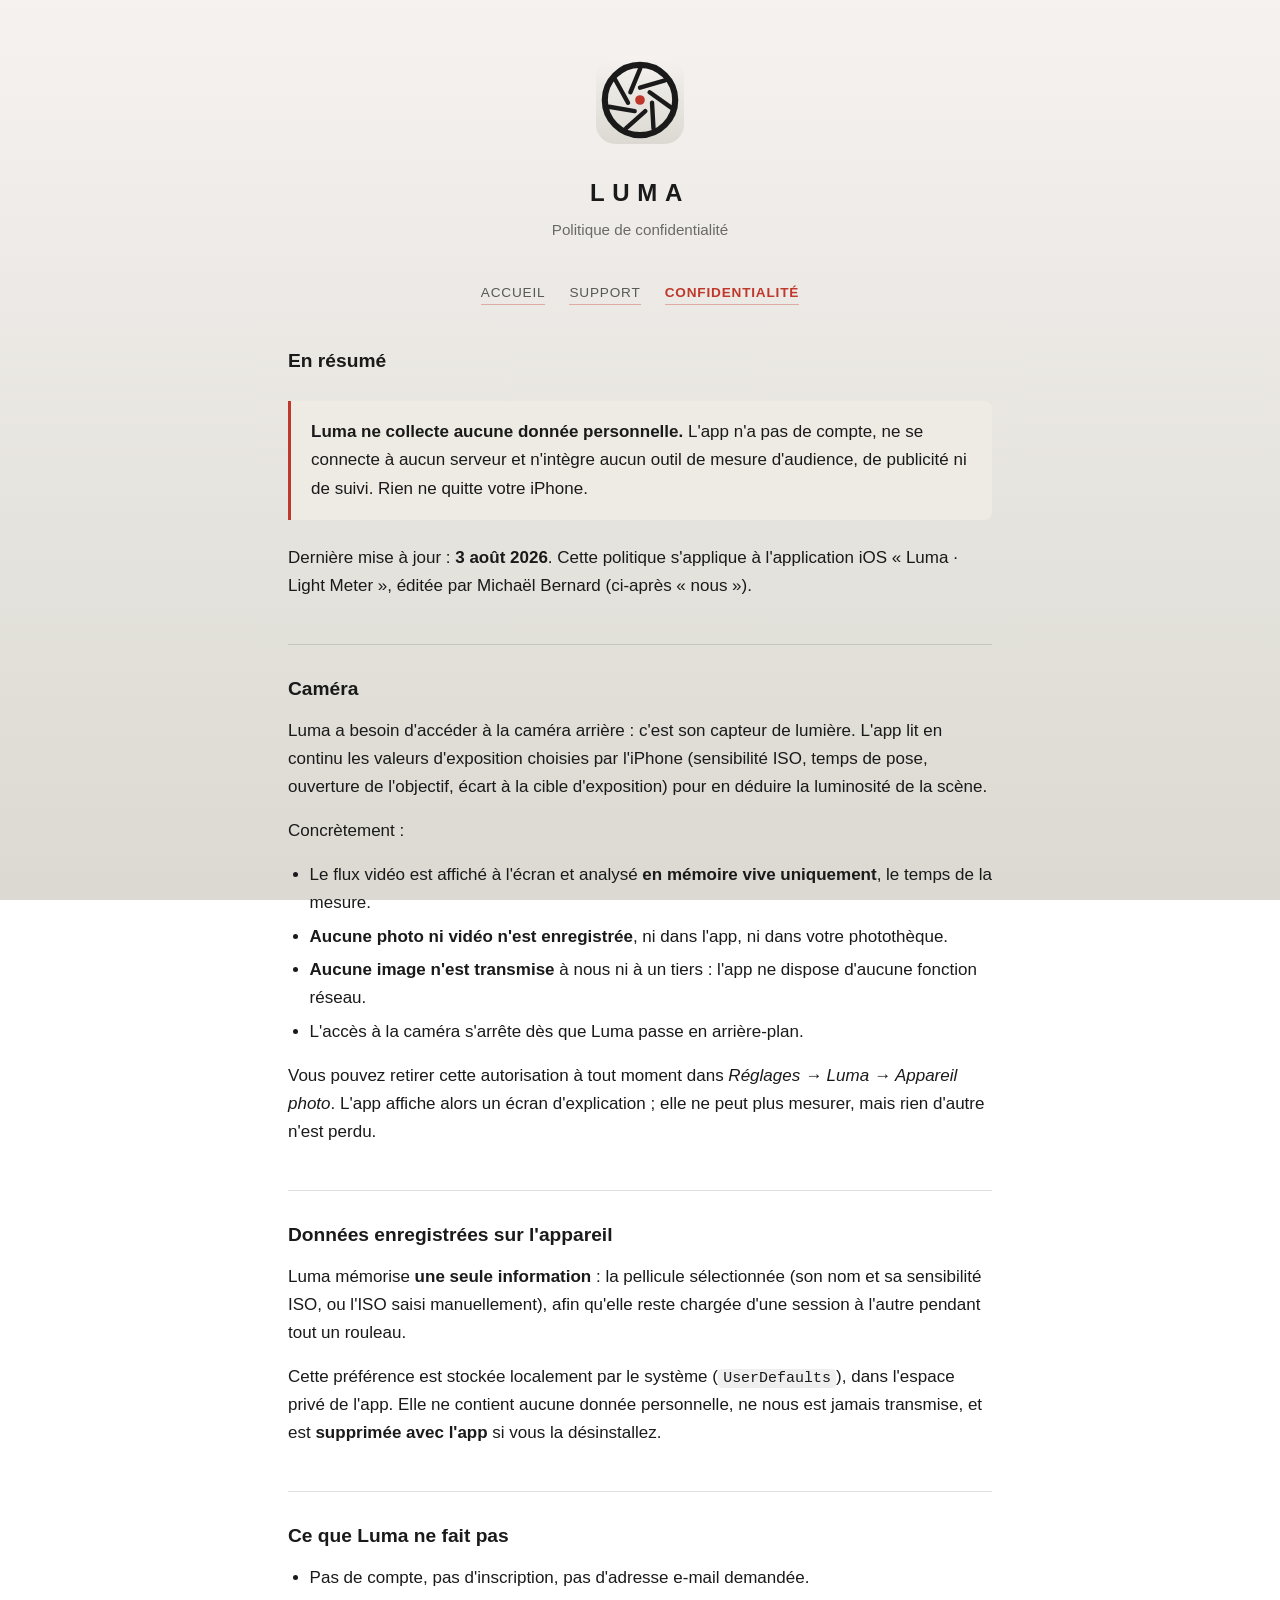
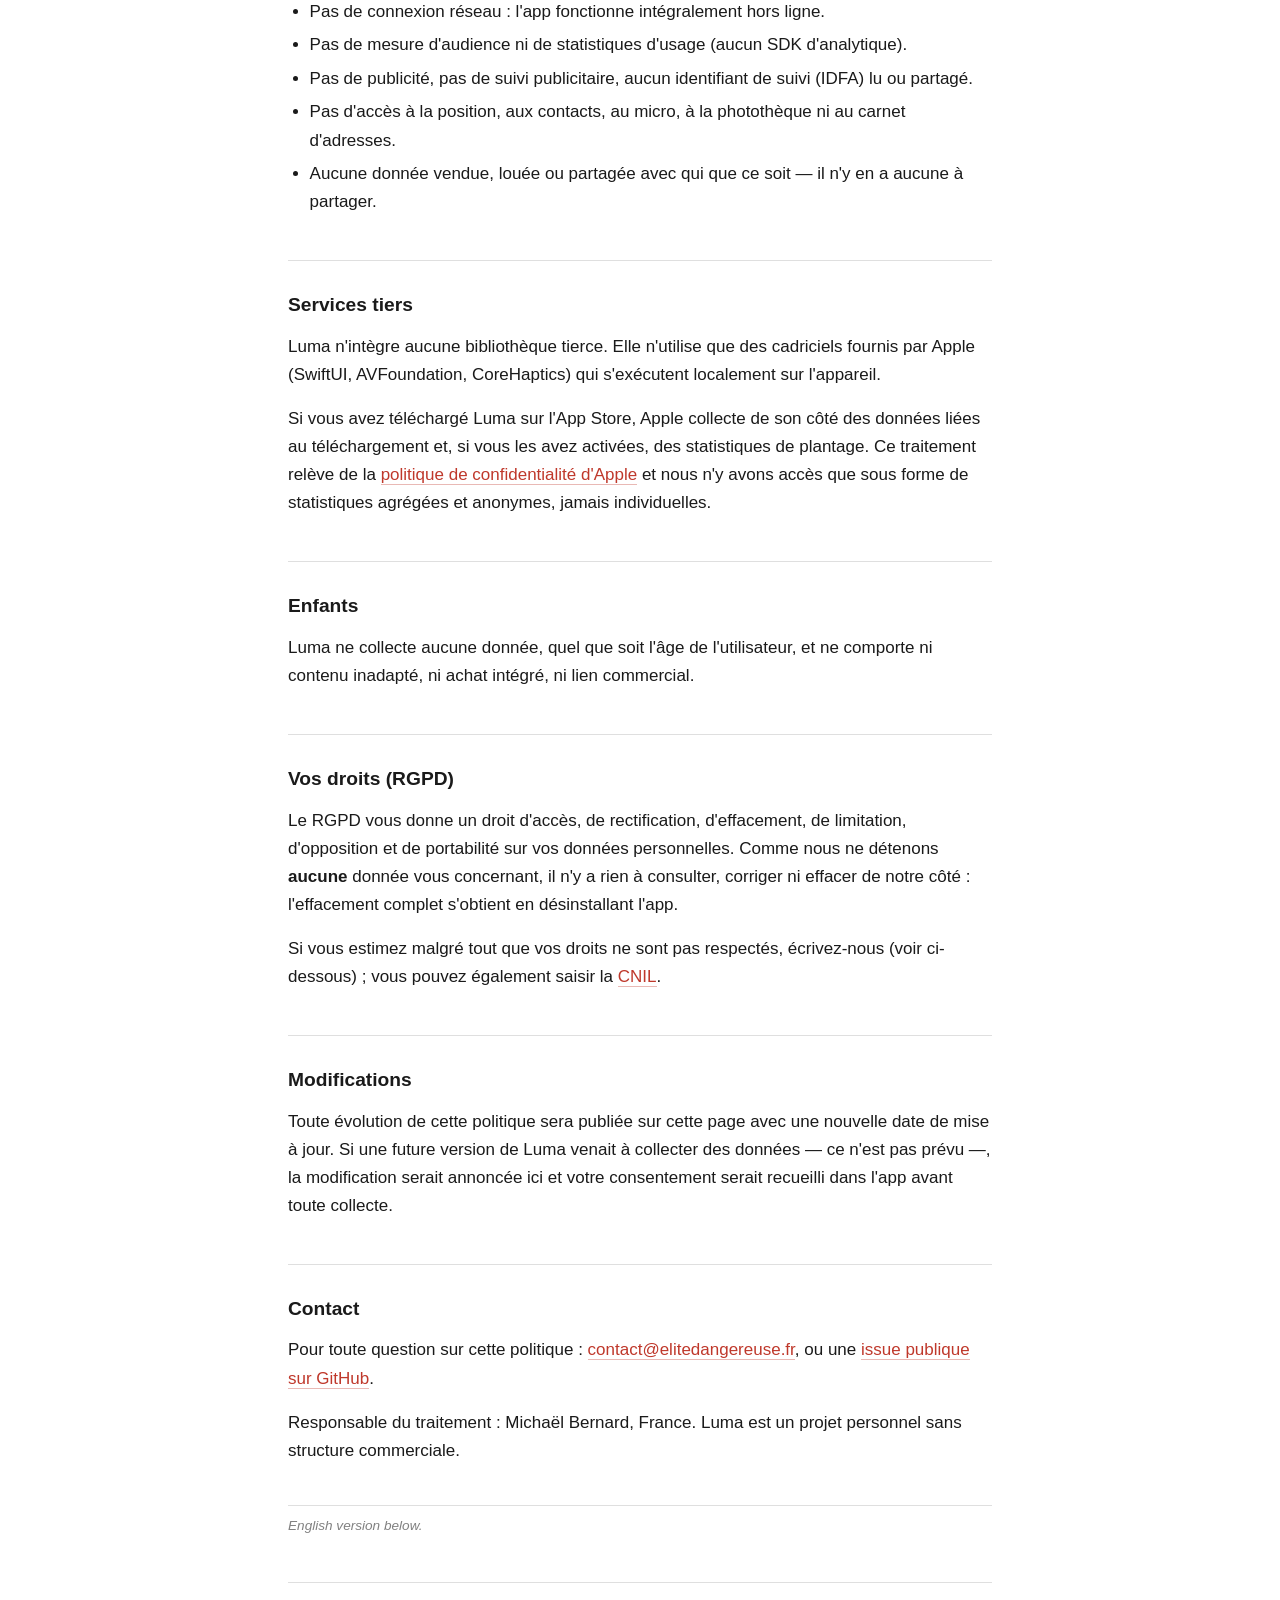
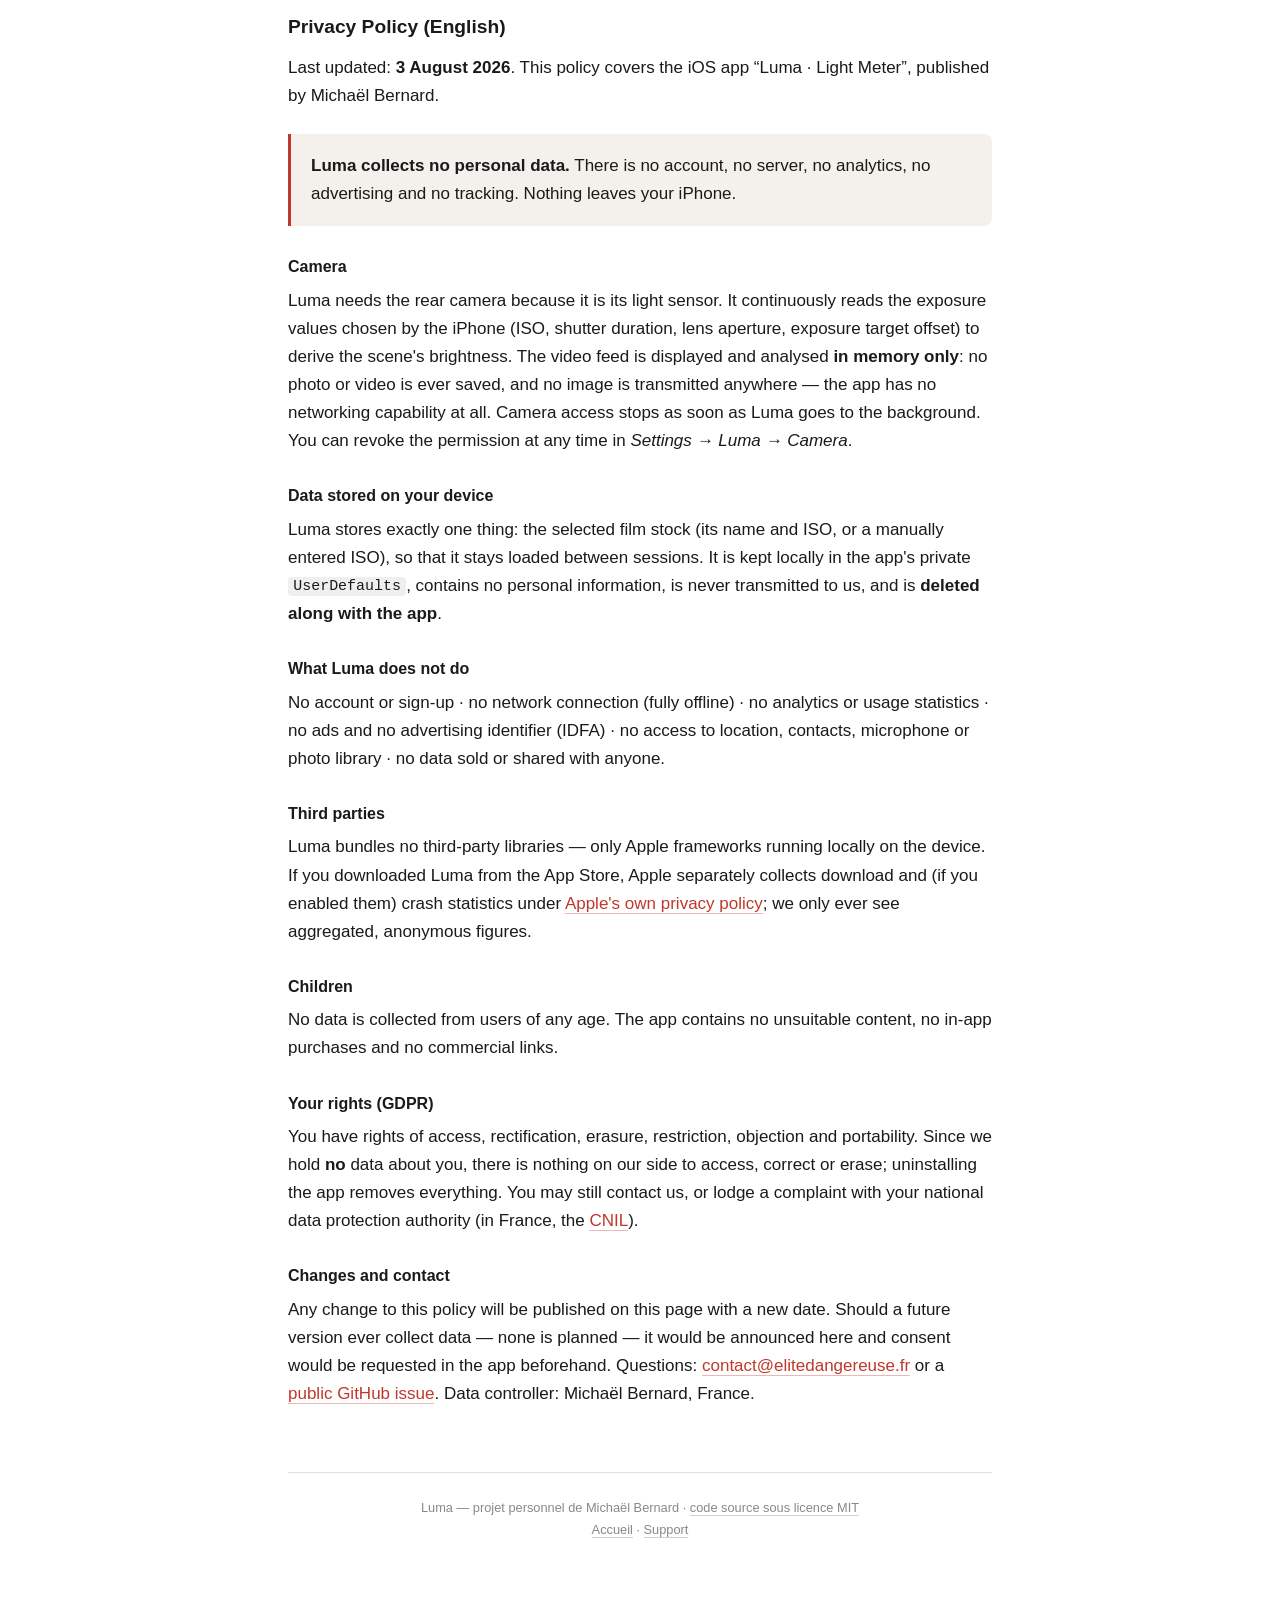
==== docs/privacy.html @ 69784034 "feat: tout le nécessaire pour publier Luma sur l'App Store Compte développeur payant obtenu : le dép" ====
<!doctype html>
<html lang="fr">
<head>
<meta charset="utf-8" />
<meta name="viewport" content="width=device-width, initial-scale=1" />
<title>Politique de confidentialité — Luma · Light Meter</title>
<meta name="description" content="Luma ne collecte aucune donnée. Rien ne quitte votre iPhone : ni image, ni mesure, ni identifiant." />
<link rel="stylesheet" href="style.css" />
<link rel="icon" href="logo.svg" type="image/svg+xml" />
</head>
<body>

<div class="page">

<header class="masthead">
  <img src="logo.svg" alt="Logo Luma : iris de diaphragme à sept lamelles" />
  <h1>Luma</h1>
  <p class="baseline">Politique de confidentialité</p>
</header>

<nav class="top">
  <a href="index.html">Accueil</a>
  <a href="support.html">Support</a>
  <a href="privacy.html" aria-current="page">Confidentialité</a>
</nav>

<main>

<h2>En résumé</h2>

<div class="encart">
  <p><strong>Luma ne collecte aucune donnée personnelle.</strong> L'app n'a pas de compte, ne se connecte à aucun serveur et n'intègre aucun outil de mesure d'audience, de publicité ni de suivi. Rien ne quitte votre iPhone.</p>
</div>

<p>Dernière mise à jour : <strong>3 août 2026</strong>. Cette politique s'applique à l'application iOS « Luma · Light Meter », éditée par Michaël Bernard (ci-après « nous »).</p>

<h2>Caméra</h2>

<p>Luma a besoin d'accéder à la caméra arrière : c'est son capteur de lumière. L'app lit en continu les valeurs d'exposition choisies par l'iPhone (sensibilité ISO, temps de pose, ouverture de l'objectif, écart à la cible d'exposition) pour en déduire la luminosité de la scène.</p>

<p>Concrètement :</p>

<ul>
  <li>Le flux vidéo est affiché à l'écran et analysé <strong>en mémoire vive uniquement</strong>, le temps de la mesure.</li>
  <li><strong>Aucune photo ni vidéo n'est enregistrée</strong>, ni dans l'app, ni dans votre photothèque.</li>
  <li><strong>Aucune image n'est transmise</strong> à nous ni à un tiers : l'app ne dispose d'aucune fonction réseau.</li>
  <li>L'accès à la caméra s'arrête dès que Luma passe en arrière-plan.</li>
</ul>

<p>Vous pouvez retirer cette autorisation à tout moment dans <em>Réglages → Luma → Appareil photo</em>. L'app affiche alors un écran d'explication ; elle ne peut plus mesurer, mais rien d'autre n'est perdu.</p>

<h2>Données enregistrées sur l'appareil</h2>

<p>Luma mémorise <strong>une seule information</strong> : la pellicule sélectionnée (son nom et sa sensibilité ISO, ou l'ISO saisi manuellement), afin qu'elle reste chargée d'une session à l'autre pendant tout un rouleau.</p>

<p>Cette préférence est stockée localement par le système (<code>UserDefaults</code>), dans l'espace privé de l'app. Elle ne contient aucune donnée personnelle, ne nous est jamais transmise, et est <strong>supprimée avec l'app</strong> si vous la désinstallez.</p>

<h2>Ce que Luma ne fait pas</h2>

<ul>
  <li>Pas de compte, pas d'inscription, pas d'adresse e-mail demandée.</li>
  <li>Pas de connexion réseau : l'app fonctionne intégralement hors ligne.</li>
  <li>Pas de mesure d'audience ni de statistiques d'usage (aucun SDK d'analytique).</li>
  <li>Pas de publicité, pas de suivi publicitaire, aucun identifiant de suivi (IDFA) lu ou partagé.</li>
  <li>Pas d'accès à la position, aux contacts, au micro, à la photothèque ni au carnet d'adresses.</li>
  <li>Aucune donnée vendue, louée ou partagée avec qui que ce soit — il n'y en a aucune à partager.</li>
</ul>

<h2>Services tiers</h2>

<p>Luma n'intègre aucune bibliothèque tierce. Elle n'utilise que des cadriciels fournis par Apple (SwiftUI, AVFoundation, CoreHaptics) qui s'exécutent localement sur l'appareil.</p>

<p>Si vous avez téléchargé Luma sur l'App Store, Apple collecte de son côté des données liées au téléchargement et, si vous les avez activées, des statistiques de plantage. Ce traitement relève de la <a href="https://www.apple.com/legal/privacy/fr-ww/">politique de confidentialité d'Apple</a> et nous n'y avons accès que sous forme de statistiques agrégées et anonymes, jamais individuelles.</p>

<h2>Enfants</h2>

<p>Luma ne collecte aucune donnée, quel que soit l'âge de l'utilisateur, et ne comporte ni contenu inadapté, ni achat intégré, ni lien commercial.</p>

<h2>Vos droits (RGPD)</h2>

<p>Le RGPD vous donne un droit d'accès, de rectification, d'effacement, de limitation, d'opposition et de portabilité sur vos données personnelles. Comme nous ne détenons <strong>aucune</strong> donnée vous concernant, il n'y a rien à consulter, corriger ni effacer de notre côté : l'effacement complet s'obtient en désinstallant l'app.</p>

<p>Si vous estimez malgré tout que vos droits ne sont pas respectés, écrivez-nous (voir ci-dessous) ; vous pouvez également saisir la <a href="https://www.cnil.fr/">CNIL</a>.</p>

<h2>Modifications</h2>

<p>Toute évolution de cette politique sera publiée sur cette page avec une nouvelle date de mise à jour. Si une future version de Luma venait à collecter des données — ce n'est pas prévu —, la modification serait annoncée ici et votre consentement serait recueilli dans l'app avant toute collecte.</p>

<h2>Contact</h2>

<p>Pour toute question sur cette politique : <a href="mailto:contact@elitedangereuse.fr">contact@elitedangereuse.fr</a>, ou une <a href="https://github.com/OptimusKoala/Luma/issues">issue publique sur GitHub</a>.</p>

<p>Responsable du traitement : Michaël Bernard, France. Luma est un projet personnel sans structure commerciale.</p>

<p class="langue">English version below.</p>

<h2>Privacy Policy (English)</h2>

<p>Last updated: <strong>3 August 2026</strong>. This policy covers the iOS app “Luma · Light Meter”, published by Michaël Bernard.</p>

<div class="encart">
  <p><strong>Luma collects no personal data.</strong> There is no account, no server, no analytics, no advertising and no tracking. Nothing leaves your iPhone.</p>
</div>

<h3>Camera</h3>

<p>Luma needs the rear camera because it is its light sensor. It continuously reads the exposure values chosen by the iPhone (ISO, shutter duration, lens aperture, exposure target offset) to derive the scene's brightness. The video feed is displayed and analysed <strong>in memory only</strong>: no photo or video is ever saved, and no image is transmitted anywhere — the app has no networking capability at all. Camera access stops as soon as Luma goes to the background. You can revoke the permission at any time in <em>Settings → Luma → Camera</em>.</p>

<h3>Data stored on your device</h3>

<p>Luma stores exactly one thing: the selected film stock (its name and ISO, or a manually entered ISO), so that it stays loaded between sessions. It is kept locally in the app's private <code>UserDefaults</code>, contains no personal information, is never transmitted to us, and is <strong>deleted along with the app</strong>.</p>

<h3>What Luma does not do</h3>

<p>No account or sign-up · no network connection (fully offline) · no analytics or usage statistics · no ads and no advertising identifier (IDFA) · no access to location, contacts, microphone or photo library · no data sold or shared with anyone.</p>

<h3>Third parties</h3>

<p>Luma bundles no third-party libraries — only Apple frameworks running locally on the device. If you downloaded Luma from the App Store, Apple separately collects download and (if you enabled them) crash statistics under <a href="https://www.apple.com/legal/privacy/en-ww/">Apple's own privacy policy</a>; we only ever see aggregated, anonymous figures.</p>

<h3>Children</h3>

<p>No data is collected from users of any age. The app contains no unsuitable content, no in-app purchases and no commercial links.</p>

<h3>Your rights (GDPR)</h3>

<p>You have rights of access, rectification, erasure, restriction, objection and portability. Since we hold <strong>no</strong> data about you, there is nothing on our side to access, correct or erase; uninstalling the app removes everything. You may still contact us, or lodge a complaint with your national data protection authority (in France, the <a href="https://www.cnil.fr/">CNIL</a>).</p>

<h3>Changes and contact</h3>

<p>Any change to this policy will be published on this page with a new date. Should a future version ever collect data — none is planned — it would be announced here and consent would be requested in the app beforehand. Questions: <a href="mailto:contact@elitedangereuse.fr">contact@elitedangereuse.fr</a> or a <a href="https://github.com/OptimusKoala/Luma/issues">public GitHub issue</a>. Data controller: Michaël Bernard, France.</p>

</main>

<footer>
  <p>Luma — projet personnel de Michaël Bernard · <a href="https://github.com/OptimusKoala/Luma">code source sous licence MIT</a><br />
  <a href="index.html">Accueil</a> · <a href="support.html">Support</a></p>
</footer>

</div>

</body>
</html>
---- docs/style.css ----
/* Luma — « Chrome & cuir ». Palette identique à celle de l'app (Theme.swift). */

:root {
  --champagne-haut: #f5f2f0;
  --champagne-bas: #dbd9d1;
  --cuir: #1f1f1c;
  --rouge: #bf382b;
  --encre: #1a1a1a;
  --creme: #f0ede6;
  --trait: rgba(31, 31, 28, 0.14);
}

* { box-sizing: border-box; }

html { -webkit-text-size-adjust: 100%; }

body {
  margin: 0;
  padding: 0 1.25rem 5rem;
  background: linear-gradient(180deg, var(--champagne-haut) 0%, var(--champagne-bas) 100%);
  background-attachment: fixed;
  color: var(--encre);
  font-family: -apple-system, BlinkMacSystemFont, "Segoe UI", Helvetica, Arial, sans-serif;
  font-size: 17px;
  line-height: 1.65;
}

.page { max-width: 44rem; margin: 0 auto; }

/* En-tête */

header.masthead {
  text-align: center;
  padding: 3.5rem 0 2.5rem;
}

header.masthead img { width: 88px; height: 88px; }

header.masthead h1 {
  margin: 1.25rem 0 0.25rem;
  font-size: 1.5rem;
  font-weight: 600;
  letter-spacing: 0.32em;
  text-transform: uppercase;
}

header.masthead p.baseline {
  margin: 0;
  color: rgba(26, 26, 26, 0.62);
  font-size: 0.95rem;
}

/* Navigation */

nav.top {
  display: flex;
  justify-content: center;
  gap: 1.5rem;
  padding-bottom: 2rem;
  font-size: 0.85rem;
  letter-spacing: 0.06em;
  text-transform: uppercase;
}

nav.top a { color: rgba(26, 26, 26, 0.7); text-decoration: none; }
nav.top a:hover, nav.top a[aria-current="page"] { color: var(--rouge); }
nav.top a[aria-current="page"] { font-weight: 600; }

/* Contenu */

main { padding-top: 0.5rem; }

h2 {
  margin: 2.75rem 0 0.75rem;
  padding-top: 1.75rem;
  border-top: 1px solid var(--trait);
  font-size: 1.2rem;
  font-weight: 600;
}

h2:first-child { margin-top: 0; padding-top: 0; border-top: none; }

h3 {
  margin: 1.75rem 0 0.4rem;
  font-size: 1rem;
  font-weight: 600;
}

p, ul, ol { margin: 0 0 1rem; }
ul, ol { padding-left: 1.35rem; }
li { margin-bottom: 0.35rem; }

a { color: var(--rouge); text-decoration: none; border-bottom: 1px solid rgba(191, 56, 43, 0.35); }
a:hover { border-bottom-color: var(--rouge); }

strong { font-weight: 600; }

code {
  padding: 0.1em 0.35em;
  border-radius: 4px;
  background: rgba(31, 31, 28, 0.07);
  font-family: ui-monospace, SFMono-Regular, Menlo, monospace;
  font-size: 0.88em;
}

/* Encadré (avertissement, résumé) */

.encart {
  margin: 1.5rem 0;
  padding: 1.1rem 1.25rem;
  border-left: 3px solid var(--rouge);
  border-radius: 0 8px 8px 0;
  background: rgba(240, 237, 230, 0.75);
}

.encart p:last-child { margin-bottom: 0; }

/* Bandeau de langue */

.langue {
  margin: 2.5rem 0 0;
  padding: 0.6rem 0 0;
  border-top: 1px solid var(--trait);
  color: rgba(26, 26, 26, 0.55);
  font-size: 0.85rem;
  font-style: italic;
}

/* Pied de page */

footer {
  max-width: 44rem;
  margin: 4rem auto 0;
  padding-top: 1.5rem;
  border-top: 1px solid var(--trait);
  color: rgba(26, 26, 26, 0.52);
  font-size: 0.8rem;
  text-align: center;
}

footer a { color: inherit; border-bottom-color: rgba(26, 26, 26, 0.2); }

/* Table (compatibilité matériel) */

table {
  width: 100%;
  margin: 0 0 1.25rem;
  border-collapse: collapse;
  font-size: 0.92rem;
}

th, td {
  padding: 0.5rem 0.6rem;
  border-bottom: 1px solid var(--trait);
  text-align: left;
  vertical-align: top;
}

th { font-weight: 600; }

.defile { overflow-x: auto; }

@media (max-width: 30rem) {
  body { font-size: 16px; }
  nav.top { gap: 1rem; font-size: 0.78rem; }
  header.masthead { padding-top: 2.5rem; }
}
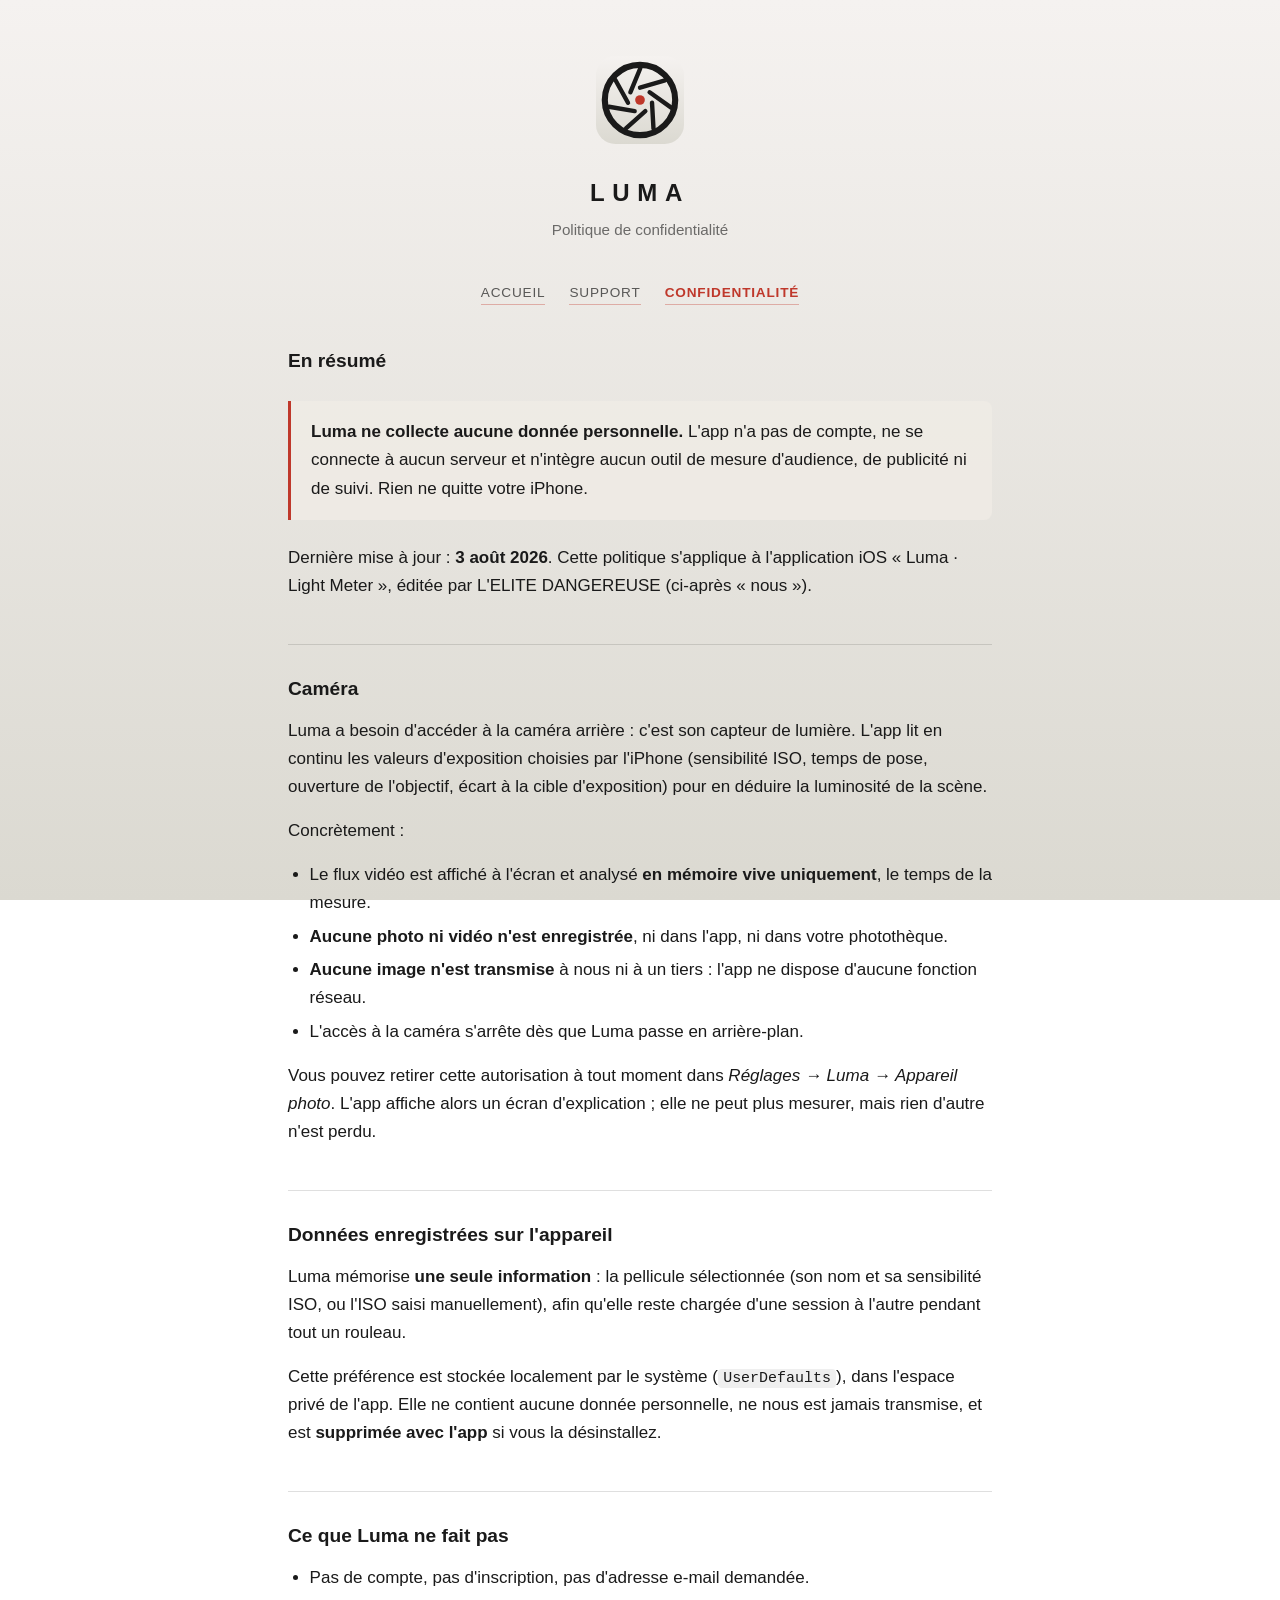
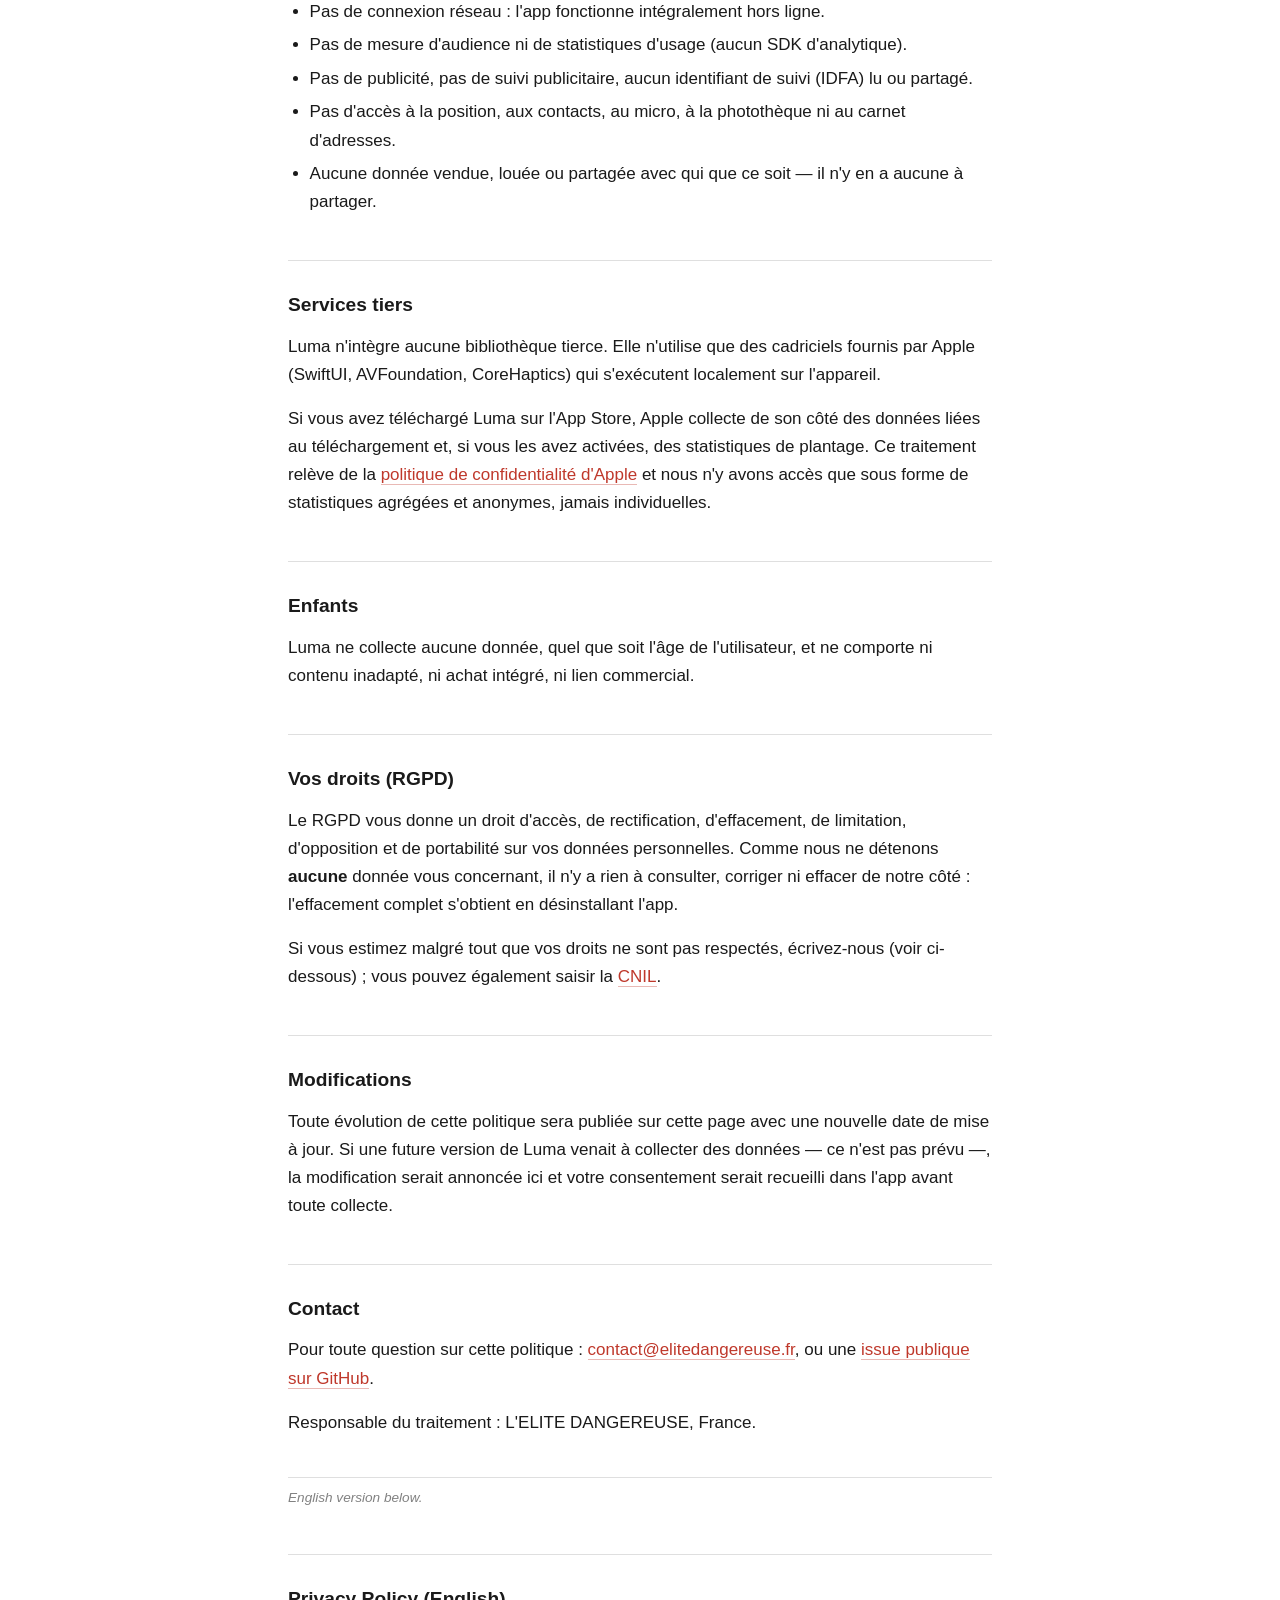
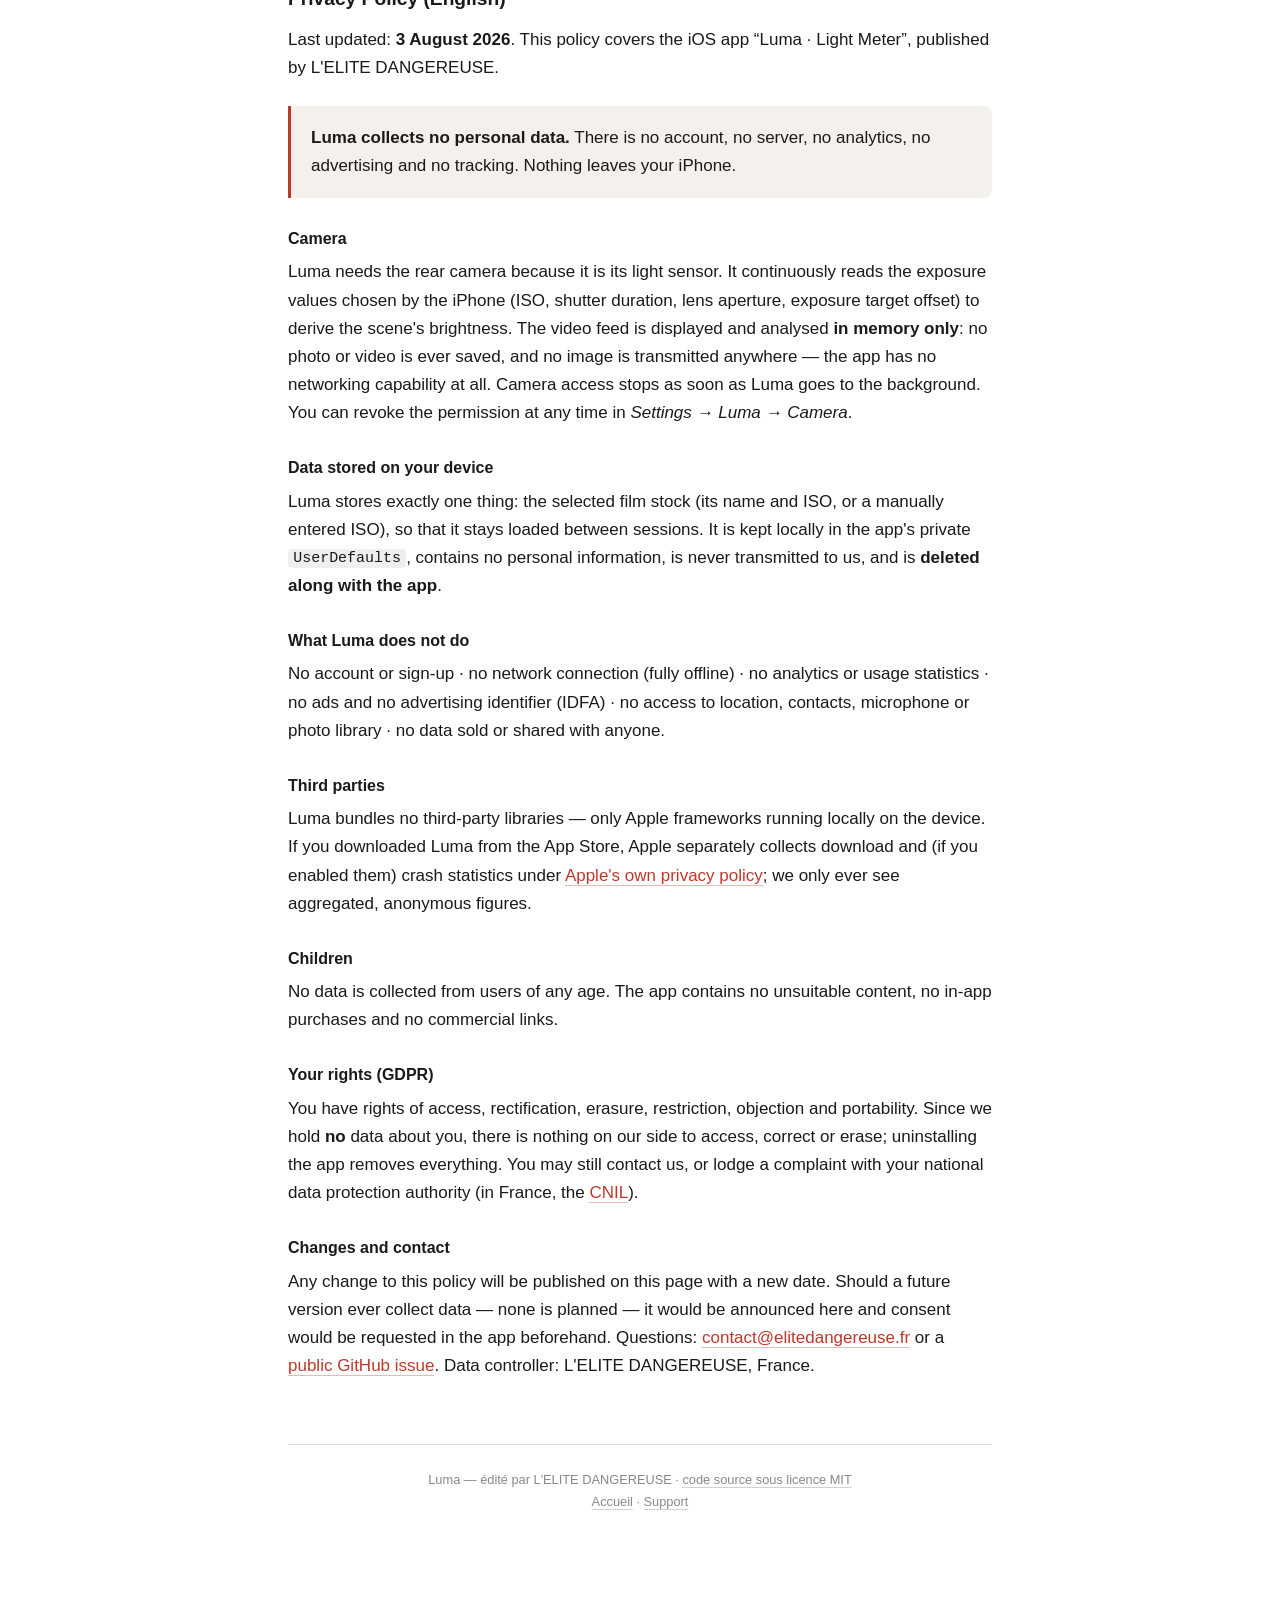
==== commit 4fe81c6e: "docs: l'éditeur est L'ELITE DANGEREUSE, statut DSA professionnel Le certificat de distribution révèl" ====
--- a/docs/privacy.html
+++ b/docs/privacy.html
@@ -32,7 +32,7 @@
   <p><strong>Luma ne collecte aucune donnée personnelle.</strong> L'app n'a pas de compte, ne se connecte à aucun serveur et n'intègre aucun outil de mesure d'audience, de publicité ni de suivi. Rien ne quitte votre iPhone.</p>
 </div>
 
-<p>Dernière mise à jour : <strong>3 août 2026</strong>. Cette politique s'applique à l'application iOS « Luma · Light Meter », éditée par Michaël Bernard (ci-après « nous »).</p>
+<p>Dernière mise à jour : <strong>3 août 2026</strong>. Cette politique s'applique à l'application iOS « Luma · Light Meter », éditée par L'ELITE DANGEREUSE (ci-après « nous »).</p>
 
 <h2>Caméra</h2>
 
@@ -90,13 +90,13 @@
 
 <p>Pour toute question sur cette politique : <a href="mailto:contact@elitedangereuse.fr">contact@elitedangereuse.fr</a>, ou une <a href="https://github.com/OptimusKoala/Luma/issues">issue publique sur GitHub</a>.</p>
 
-<p>Responsable du traitement : Michaël Bernard, France. Luma est un projet personnel sans structure commerciale.</p>
+<p>Responsable du traitement : L'ELITE DANGEREUSE, France.</p>
 
 <p class="langue">English version below.</p>
 
 <h2>Privacy Policy (English)</h2>
 
-<p>Last updated: <strong>3 August 2026</strong>. This policy covers the iOS app “Luma · Light Meter”, published by Michaël Bernard.</p>
+<p>Last updated: <strong>3 August 2026</strong>. This policy covers the iOS app “Luma · Light Meter”, published by L'ELITE DANGEREUSE.</p>
 
 <div class="encart">
   <p><strong>Luma collects no personal data.</strong> There is no account, no server, no analytics, no advertising and no tracking. Nothing leaves your iPhone.</p>
@@ -128,12 +128,12 @@
 
 <h3>Changes and contact</h3>
 
-<p>Any change to this policy will be published on this page with a new date. Should a future version ever collect data — none is planned — it would be announced here and consent would be requested in the app beforehand. Questions: <a href="mailto:contact@elitedangereuse.fr">contact@elitedangereuse.fr</a> or a <a href="https://github.com/OptimusKoala/Luma/issues">public GitHub issue</a>. Data controller: Michaël Bernard, France.</p>
+<p>Any change to this policy will be published on this page with a new date. Should a future version ever collect data — none is planned — it would be announced here and consent would be requested in the app beforehand. Questions: <a href="mailto:contact@elitedangereuse.fr">contact@elitedangereuse.fr</a> or a <a href="https://github.com/OptimusKoala/Luma/issues">public GitHub issue</a>. Data controller: L'ELITE DANGEREUSE, France.</p>
 
 </main>
 
 <footer>
-  <p>Luma — projet personnel de Michaël Bernard · <a href="https://github.com/OptimusKoala/Luma">code source sous licence MIT</a><br />
+  <p>Luma — édité par L'ELITE DANGEREUSE · <a href="https://github.com/OptimusKoala/Luma">code source sous licence MIT</a><br />
   <a href="index.html">Accueil</a> · <a href="support.html">Support</a></p>
 </footer>
 
